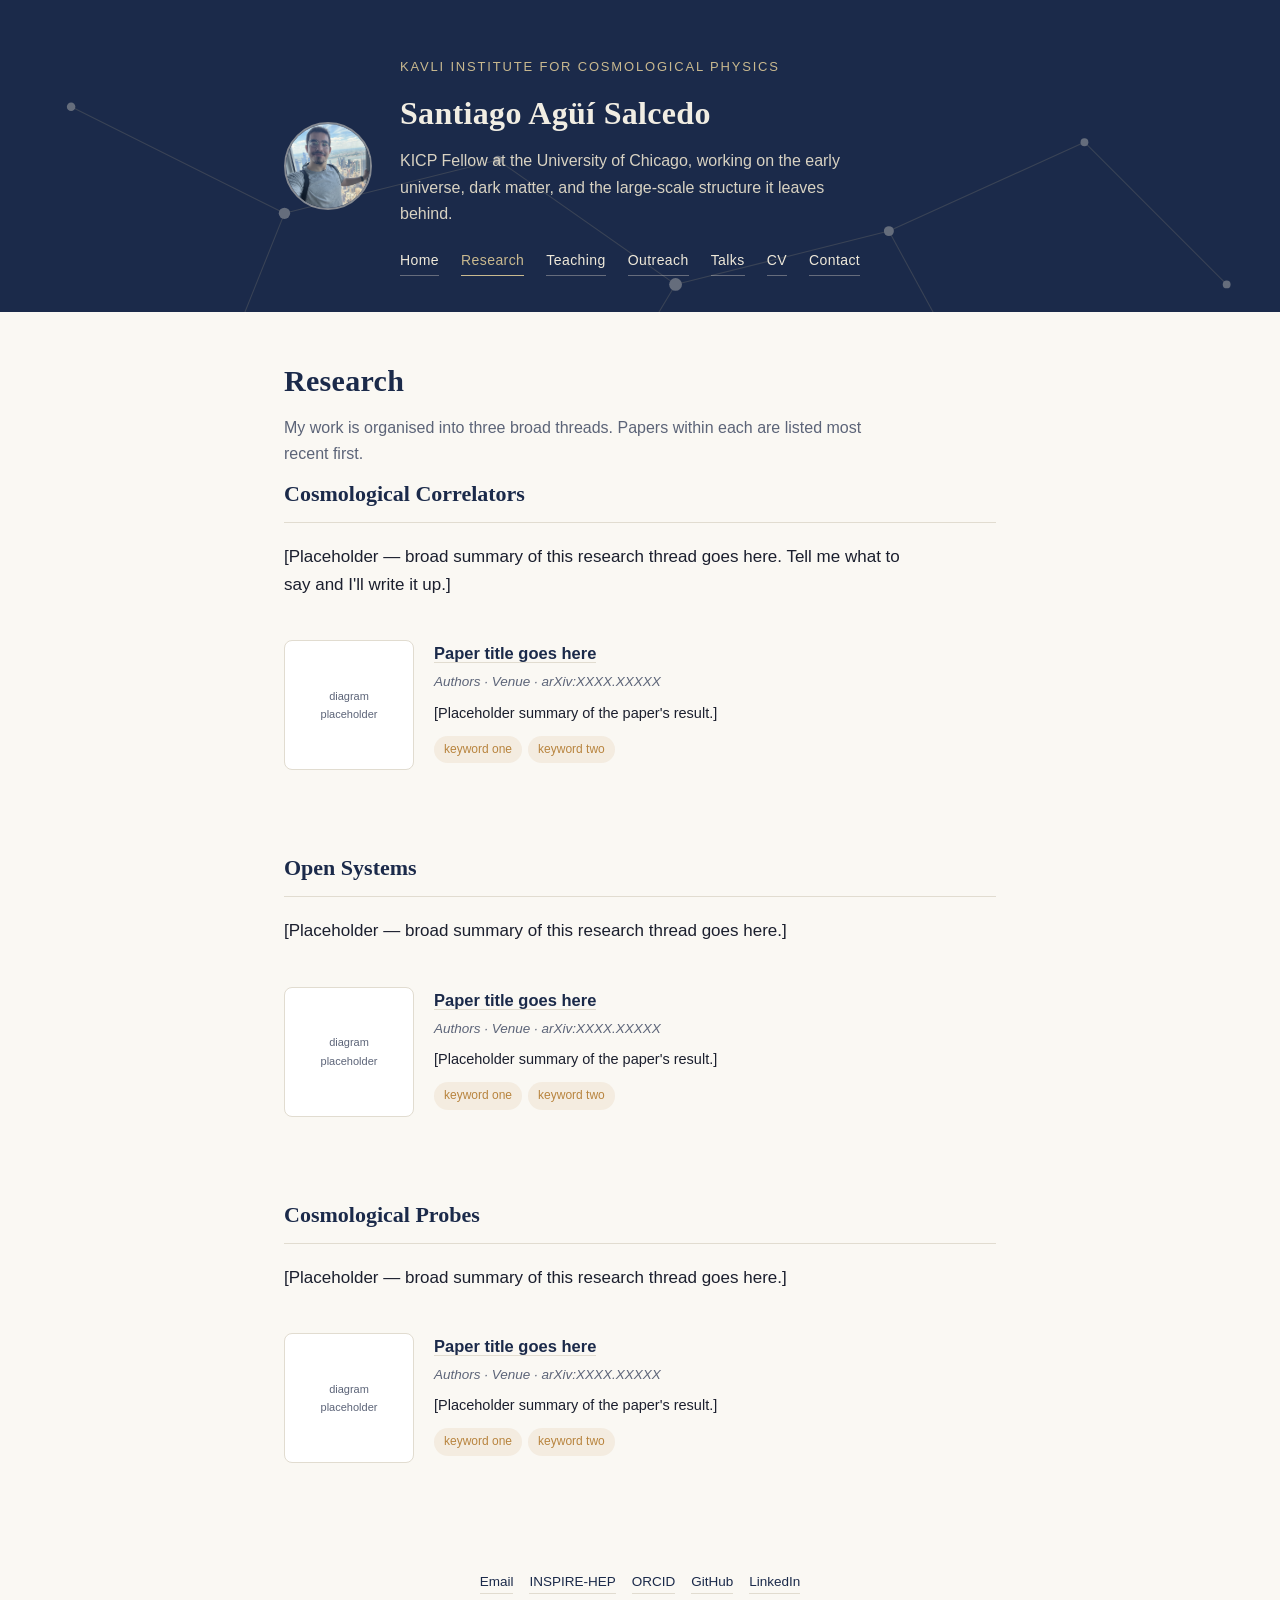
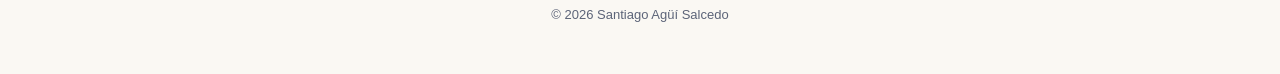
==== research.html @ 0907226b "Add files via upload" ====
<!DOCTYPE html>
<html lang="en">
<head>
<meta charset="UTF-8">
<meta name="viewport" content="width=device-width, initial-scale=1.0">
<title>Research — Santiago Agüí Salcedo</title>
<link rel="stylesheet" href="style.css">
</head>
<body>

<header>
  <svg class="web-pattern" viewBox="0 0 720 320" preserveAspectRatio="none" xmlns="http://www.w3.org/2000/svg">
    <g stroke="#C9B98F" stroke-width="0.6" opacity="0.5">
      <line x1="40" y1="60" x2="160" y2="120"/>
      <line x1="160" y1="120" x2="120" y2="220"/>
      <line x1="160" y1="120" x2="280" y2="90"/>
      <line x1="280" y1="90" x2="380" y2="160"/>
      <line x1="380" y1="160" x2="320" y2="260"/>
      <line x1="380" y1="160" x2="500" y2="130"/>
      <line x1="500" y1="130" x2="610" y2="80"/>
      <line x1="500" y1="130" x2="560" y2="240"/>
      <line x1="120" y1="220" x2="240" y2="270"/>
      <line x1="610" y1="80" x2="690" y2="160"/>
    </g>
    <g fill="#EFE9DA">
      <circle cx="40" cy="60" r="2.4"/>
      <circle cx="160" cy="120" r="3.2"/>
      <circle cx="120" cy="220" r="2"/>
      <circle cx="280" cy="90" r="2.4"/>
      <circle cx="380" cy="160" r="3.6"/>
      <circle cx="320" cy="260" r="2"/>
      <circle cx="500" cy="130" r="2.8"/>
      <circle cx="610" cy="80" r="2.2"/>
      <circle cx="560" cy="240" r="2"/>
      <circle cx="240" cy="270" r="1.8"/>
      <circle cx="690" cy="160" r="2.2"/>
    </g>
  </svg>
  <div class="wrap">
    <div class="header-inner">
      <img class="avatar" src="profile.jpg" alt="Santiago Agüí Salcedo" onerror="this.style.display='none'">
      <div class="header-text">
        <p class="eyebrow">Kavli Institute for Cosmological Physics</p>
        <h1>Santiago Agüí Salcedo</h1>
        <p class="role">KICP Fellow at the University of Chicago, working on the early universe, dark matter, and the large-scale structure it leaves behind.</p>
        <nav>
          <a href="index.html">Home</a>
          <a href="research.html" class="active">Research</a>
          <a href="teaching.html">Teaching</a>
          <a href="outreach.html">Outreach</a>
          <a href="talks.html">Talks</a>
          <a href="cv.html">CV</a>
          <a href="contact.html">Contact</a>
        </nav>
      </div>
    </div>
  </div>
</header>

<main class="wrap">

  <div class="page-title">
    <h1>Research</h1>
    <p class="page-intro">My work is organised into three broad threads. Papers within each are listed most recent first.</p>
  </div>

  <!-- ============================================================ -->
  <!-- COSMOLOGICAL CORRELATORS -->
  <!-- ============================================================ -->
  <section id="cosmological-correlators">
    <h2>Cosmological Correlators</h2>
    <p class="intro">
      [Placeholder — broad summary of this research thread goes here. Tell me what to say and I'll write it up.]
    </p>

    <!-- Example paper card structure — duplicate this block per paper, most recent first -->
    <div class="paper-card">
      <div class="paper-thumb placeholder">diagram<br>placeholder</div>
      <div class="paper-body">
        <h4><a href="#">Paper title goes here</a></h4>
        <p class="venue">Authors &middot; Venue &middot; arXiv:XXXX.XXXXX</p>
        <p class="summary">[Placeholder summary of the paper's result.]</p>
        <ul class="keywords">
          <li>keyword one</li>
          <li>keyword two</li>
        </ul>
      </div>
    </div>
  </section>

  <!-- ============================================================ -->
  <!-- OPEN SYSTEMS -->
  <!-- ============================================================ -->
  <section id="open-systems">
    <h2>Open Systems</h2>
    <p class="intro">
      [Placeholder — broad summary of this research thread goes here.]
    </p>

    <div class="paper-card">
      <div class="paper-thumb placeholder">diagram<br>placeholder</div>
      <div class="paper-body">
        <h4><a href="#">Paper title goes here</a></h4>
        <p class="venue">Authors &middot; Venue &middot; arXiv:XXXX.XXXXX</p>
        <p class="summary">[Placeholder summary of the paper's result.]</p>
        <ul class="keywords">
          <li>keyword one</li>
          <li>keyword two</li>
        </ul>
      </div>
    </div>
  </section>

  <!-- ============================================================ -->
  <!-- COSMOLOGICAL PROBES -->
  <!-- ============================================================ -->
  <section id="cosmological-probes">
    <h2>Cosmological Probes</h2>
    <p class="intro">
      [Placeholder — broad summary of this research thread goes here.]
    </p>

    <div class="paper-card">
      <div class="paper-thumb placeholder">diagram<br>placeholder</div>
      <div class="paper-body">
        <h4><a href="#">Paper title goes here</a></h4>
        <p class="venue">Authors &middot; Venue &middot; arXiv:XXXX.XXXXX</p>
        <p class="summary">[Placeholder summary of the paper's result.]</p>
        <ul class="keywords">
          <li>keyword one</li>
          <li>keyword two</li>
        </ul>
      </div>
    </div>
  </section>

</main>

<footer>
  <div class="wrap">
    <div class="footer-links">
      <a href="mailto:saguisalcedo@uchicago.edu">Email</a>
      <a href="https://inspirehep.net/authors/2684254">INSPIRE-HEP</a>
      <a href="https://orcid.org/0009-0003-5390-6367">ORCID</a>
      <a href="https://github.com/agui-santi">GitHub</a>
      <a href="https://uk.linkedin.com/in/santiagoaguisalcedo879165192">LinkedIn</a>
    </div>
    &copy; 2026 Santiago Agüí Salcedo
  </div>
</footer>

</body>
</html>
---- style.css ----
:root {
  --paper: #FAF8F3;
  --ink: #1B1F2E;
  --deep-space: #1B2A4A;
  --accent: #B8843E;
  --slate: #5C6478;
  --hairline: #E1DCD0;
  --card-bg: #FFFFFF;
}

* { box-sizing: border-box; }

body {
  margin: 0;
  background: var(--paper);
  color: var(--ink);
  font-family: 'Source Sans 3', 'Segoe UI', Arial, sans-serif;
  line-height: 1.65;
  -webkit-font-smoothing: antialiased;
}

a { color: var(--deep-space); text-decoration: none; border-bottom: 1px solid var(--hairline); }
a:hover { color: var(--accent); border-bottom-color: var(--accent); }

.wrap { max-width: 760px; margin: 0 auto; padding: 0 24px; }

/* ---- Header / cosmic web signature (used on every page) ---- */
header {
  position: relative;
  padding: 56px 0 36px;
  overflow: hidden;
  background: var(--deep-space);
  color: #F1EDE3;
}

header .web-pattern {
  position: absolute;
  inset: 0;
  opacity: 0.35;
}

header .wrap { position: relative; z-index: 1; }

.header-inner {
  display: flex;
  align-items: center;
  gap: 28px;
  flex-wrap: wrap;
}

.avatar {
  width: 88px;
  height: 88px;
  border-radius: 50%;
  object-fit: cover;
  border: 2px solid rgba(239,233,218,0.5);
  flex-shrink: 0;
}

.header-text { flex: 1; min-width: 220px; }

.eyebrow {
  font-size: 13px;
  letter-spacing: 0.14em;
  text-transform: uppercase;
  color: #C9B98F;
  margin: 0 0 10px;
}

h1 {
  font-family: Georgia, 'Times New Roman', serif;
  font-size: 32px;
  font-weight: 600;
  margin: 0 0 8px;
  letter-spacing: 0.01em;
}

header p.role {
  font-size: 16px;
  color: #D8D2C2;
  margin: 0 0 22px;
  max-width: 480px;
}

nav { display: flex; gap: 22px; flex-wrap: wrap; }
nav a {
  color: #EFE9DA;
  border-bottom: 1px solid rgba(239,233,218,0.35);
  font-size: 14px;
  letter-spacing: 0.03em;
  padding-bottom: 2px;
}
nav a:hover, nav a.active { color: #C9B98F; border-bottom-color: #C9B98F; }

/* ---- Page title (used at the top of subpages, below header) ---- */
.page-title {
  padding: 44px 0 8px;
}
.page-title h1 {
  font-size: 30px;
  color: var(--deep-space);
  margin: 0 0 10px;
}
.page-title p.page-intro {
  font-size: 16px;
  color: var(--slate);
  max-width: 600px;
  margin: 0;
}

/* ---- Body sections ---- */
main { padding: 24px 0 80px; }

section { margin-bottom: 56px; }

h2 {
  font-family: Georgia, 'Times New Roman', serif;
  font-size: 22px;
  font-weight: 600;
  color: var(--deep-space);
  margin: 0 0 20px;
  padding-bottom: 10px;
  border-bottom: 1px solid var(--hairline);
}

h3.subhead {
  font-family: Georgia, 'Times New Roman', serif;
  font-size: 18px;
  font-weight: 600;
  color: var(--deep-space);
  margin: 36px 0 12px;
}

.intro {
  font-size: 17px;
  color: var(--ink);
  max-width: 620px;
}

ul.tags {
  list-style: none;
  margin: 0;
  padding: 0;
  display: flex;
  flex-wrap: wrap;
  gap: 10px;
}
ul.tags li {
  font-size: 14px;
  padding: 7px 14px;
  border: 1px solid var(--hairline);
  border-radius: 999px;
  color: var(--slate);
}

.project, .pub {
  padding: 16px 0;
  border-bottom: 1px solid var(--hairline);
}
.project:last-child, .pub:last-child { border-bottom: none; }

.project h3, .pub h3 {
  font-size: 16px;
  margin: 0 0 4px;
  font-weight: 600;
  color: var(--ink);
}
.project p, .pub p {
  margin: 0;
  font-size: 14.5px;
  color: var(--slate);
}
.pub .venue {
  font-style: italic;
  color: var(--slate);
}

.status {
  display: inline-block;
  font-size: 11.5px;
  letter-spacing: 0.04em;
  text-transform: uppercase;
  color: var(--accent);
  margin-left: 8px;
}

.see-more {
  font-size: 14px;
  color: var(--slate);
  margin-top: 16px;
}

.contact-links {
  display: flex;
  flex-wrap: wrap;
  gap: 18px;
  margin-top: 14px;
  font-size: 15px;
}

/* ---- Paper cards (Research subpage) ---- */
.paper-card {
  display: flex;
  gap: 20px;
  padding: 24px 0;
  border-bottom: 1px solid var(--hairline);
  align-items: flex-start;
}
.paper-card:last-child { border-bottom: none; }

.paper-thumb {
  width: 130px;
  height: 130px;
  flex-shrink: 0;
  border-radius: 8px;
  background: var(--card-bg);
  border: 1px solid var(--hairline);
  object-fit: cover;
}
.paper-thumb.placeholder {
  display: flex;
  align-items: center;
  justify-content: center;
  font-size: 11px;
  color: var(--slate);
  text-align: center;
  padding: 8px;
}

.paper-body { flex: 1; min-width: 0; }

.paper-body h4 {
  margin: 0 0 4px;
  font-size: 16.5px;
  font-weight: 600;
}
.paper-body .venue {
  font-size: 13.5px;
  color: var(--slate);
  font-style: italic;
  margin: 0 0 8px;
}
.paper-body p.summary {
  font-size: 14.5px;
  color: var(--ink);
  margin: 0 0 10px;
}

ul.keywords {
  list-style: none;
  margin: 0;
  padding: 0;
  display: flex;
  flex-wrap: wrap;
  gap: 6px;
}
ul.keywords li {
  font-size: 12px;
  padding: 4px 10px;
  border-radius: 999px;
  background: rgba(184,132,62,0.1);
  color: var(--accent);
}

@media (max-width: 540px) {
  .paper-card { flex-direction: column; }
  .paper-thumb { width: 100%; height: 160px; }
}

/* ---- Teaching ---- */
.course {
  padding: 14px 0;
  border-bottom: 1px solid var(--hairline);
}
.course:last-child { border-bottom: none; }
.course .course-title { font-weight: 600; font-size: 15.5px; }
.course .course-meta { font-size: 13.5px; color: var(--slate); }

.placeholder-note {
  font-size: 14px;
  color: var(--slate);
  font-style: italic;
  padding: 14px 0;
}

/* ---- Outreach ---- */
.outreach-item {
  display: flex;
  gap: 20px;
  padding: 20px 0;
  border-bottom: 1px solid var(--hairline);
  align-items: flex-start;
}
.outreach-item:last-child { border-bottom: none; }
.outreach-item img {
  width: 120px;
  height: 120px;
  border-radius: 8px;
  object-fit: cover;
  border: 1px solid var(--hairline);
  flex-shrink: 0;
}
@media (max-width: 540px) {
  .outreach-item { flex-direction: column; }
  .outreach-item img { width: 100%; height: 160px; }
}

/* ---- Talks ---- */
#talk-map {
  width: 100%;
  height: 360px;
  border-radius: 8px;
  border: 1px solid var(--hairline);
  margin-bottom: 28px;
}
.talk-item {
  padding: 10px 0;
  border-bottom: 1px solid var(--hairline);
  font-size: 14.5px;
  display: flex;
  justify-content: space-between;
  gap: 12px;
  flex-wrap: wrap;
}
.talk-item:last-child { border-bottom: none; }
.talk-date { color: var(--slate); font-size: 13px; white-space: nowrap; }

/* ---- CV ---- */
.cv-buttons {
  display: flex;
  gap: 14px;
  flex-wrap: wrap;
  margin-top: 8px;
}
.cv-buttons a {
  display: inline-block;
  padding: 10px 20px;
  border: 1px solid var(--deep-space);
  border-radius: 6px;
  color: var(--deep-space);
  font-size: 14.5px;
  border-bottom: 1px solid var(--deep-space);
}
.cv-buttons a:hover {
  background: var(--deep-space);
  color: #F1EDE3;
}

footer {
  padding: 28px 0 48px;
  text-align: center;
  color: var(--slate);
  font-size: 13px;
}
footer .footer-links {
  display: flex;
  justify-content: center;
  gap: 16px;
  flex-wrap: wrap;
  margin-bottom: 10px;
  font-size: 13.5px;
}
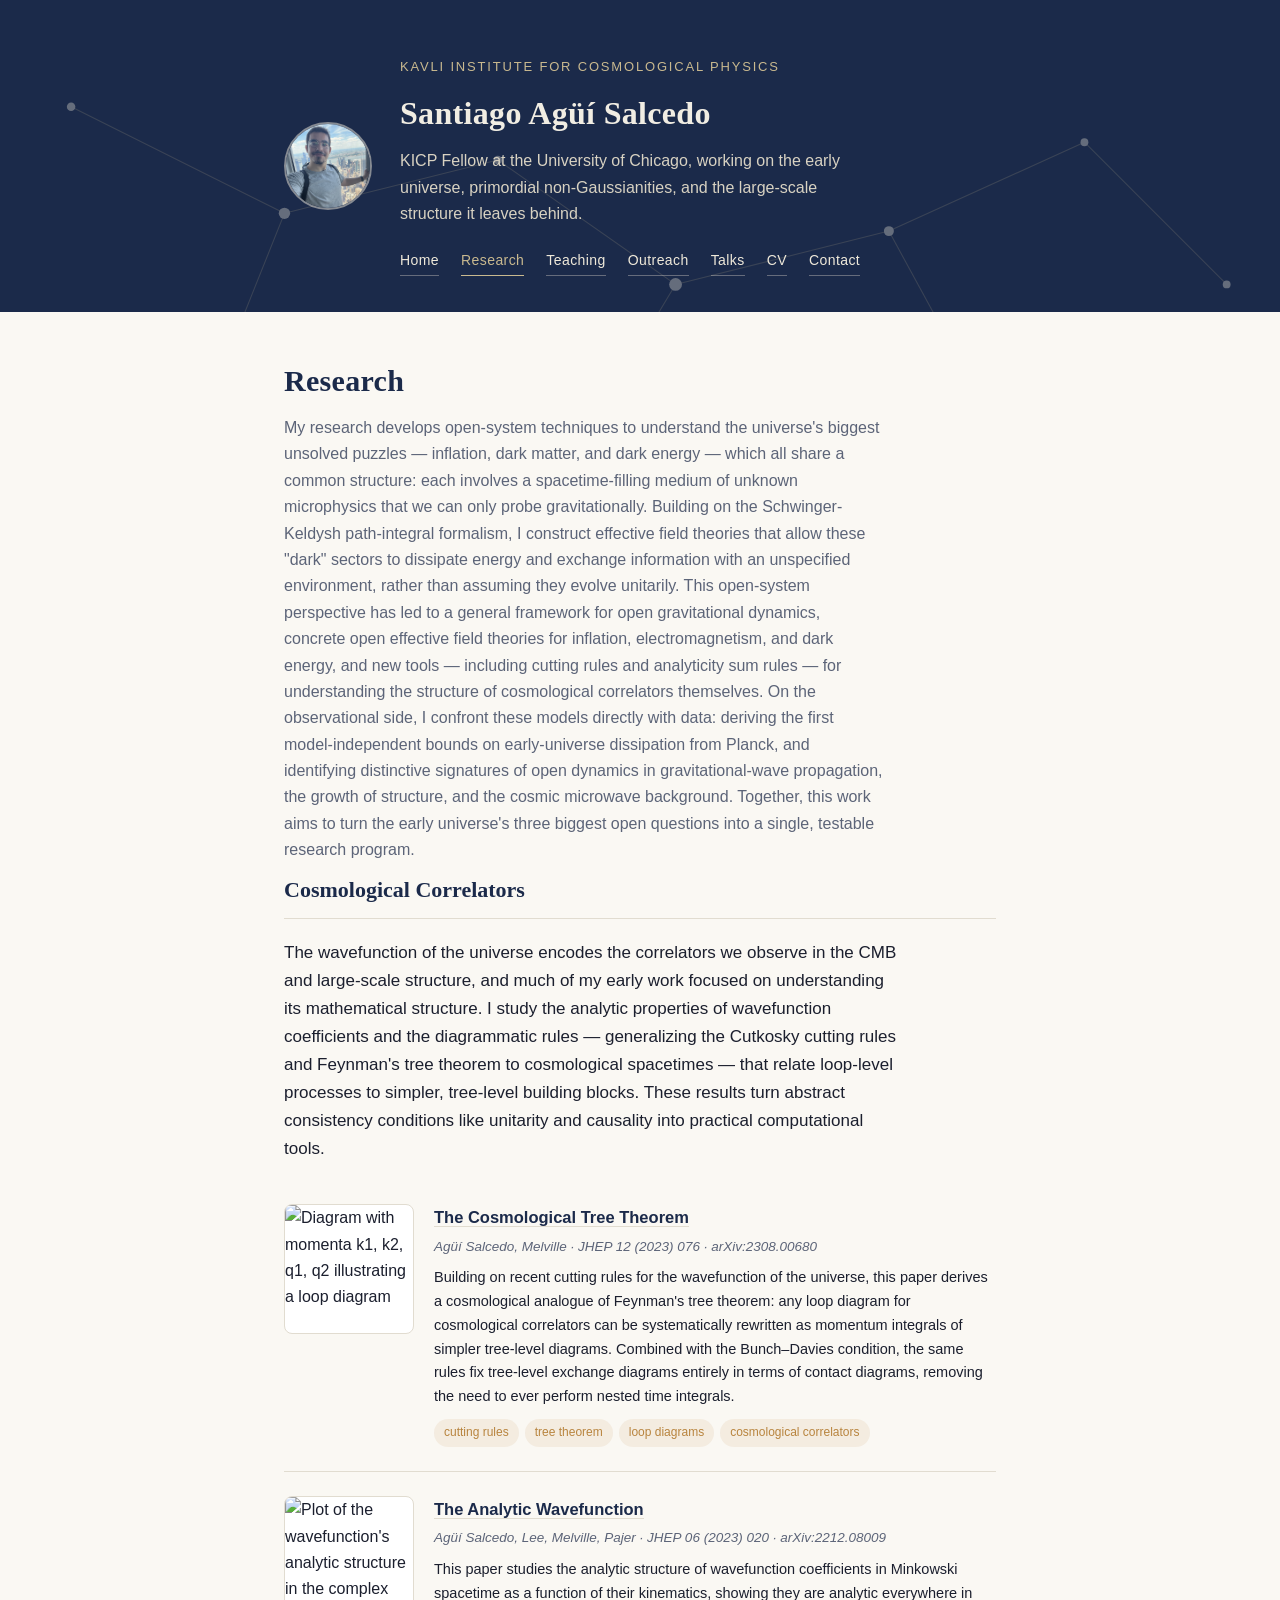
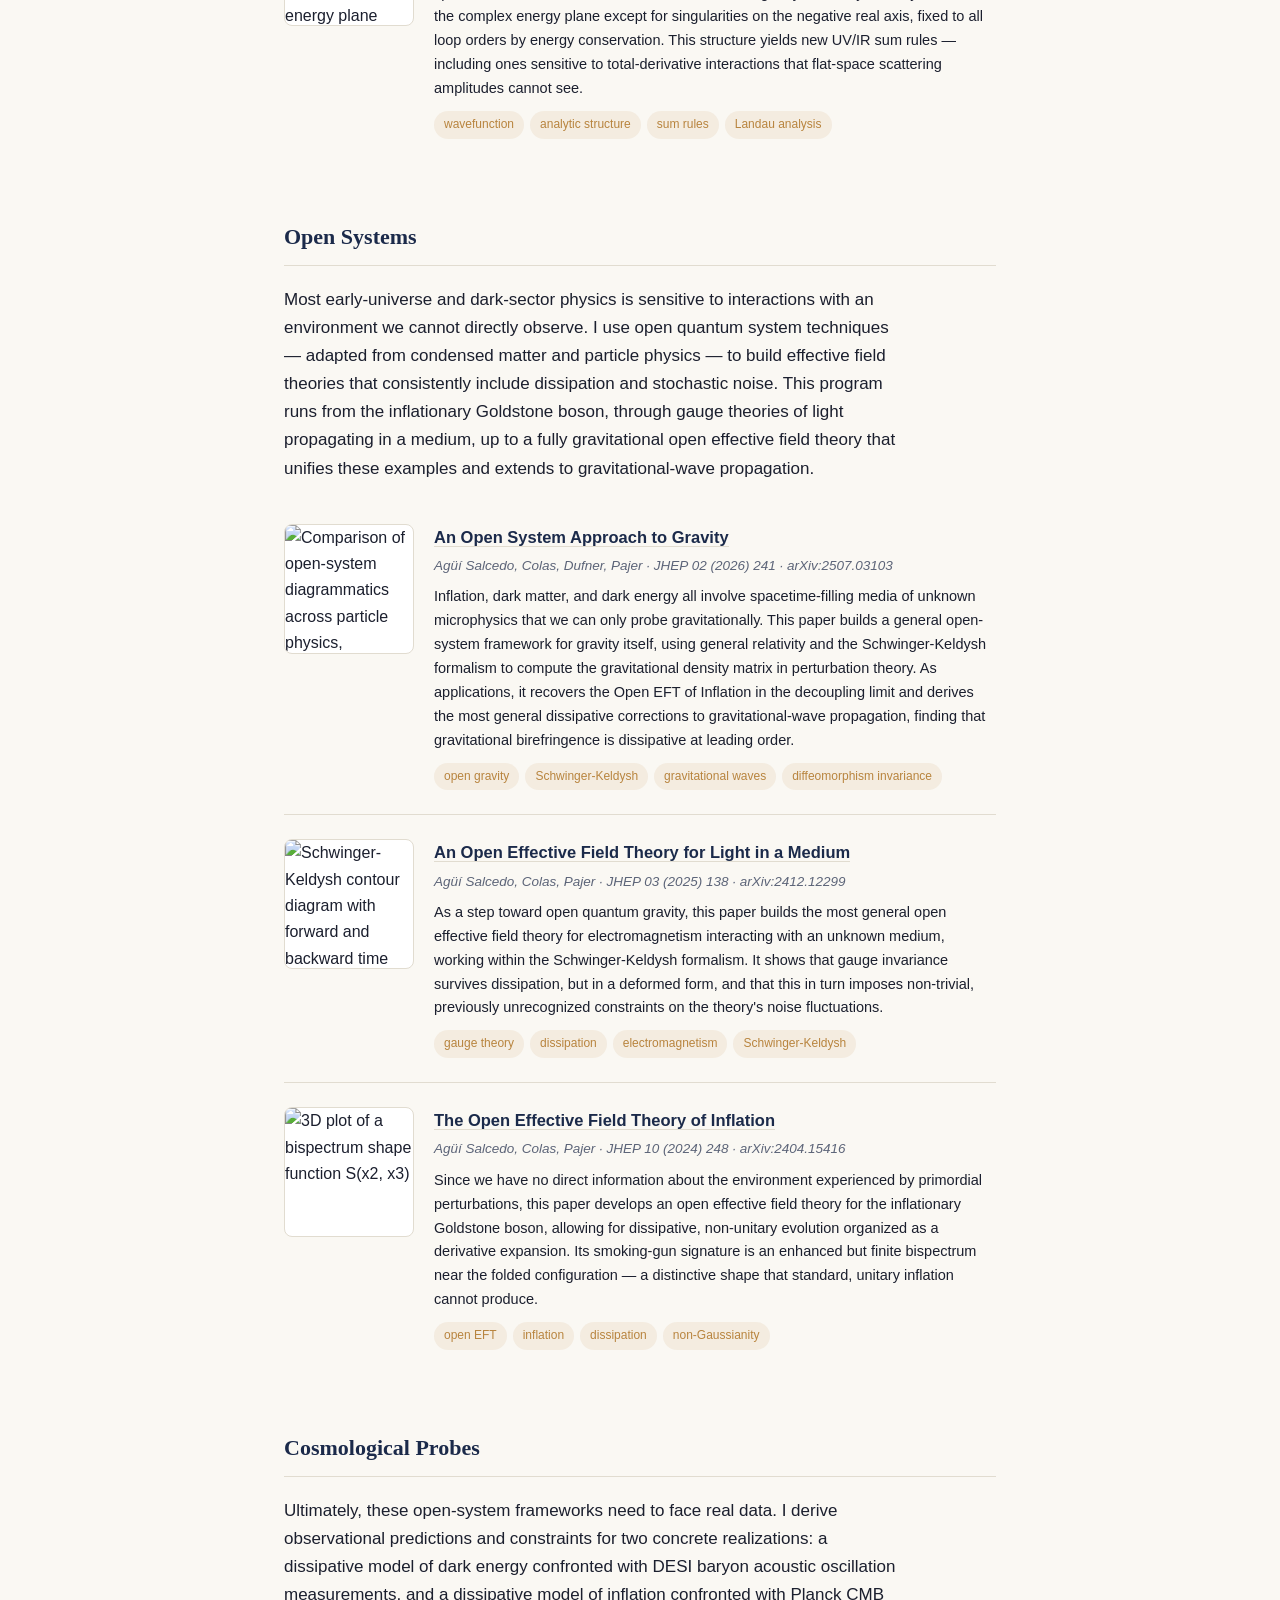
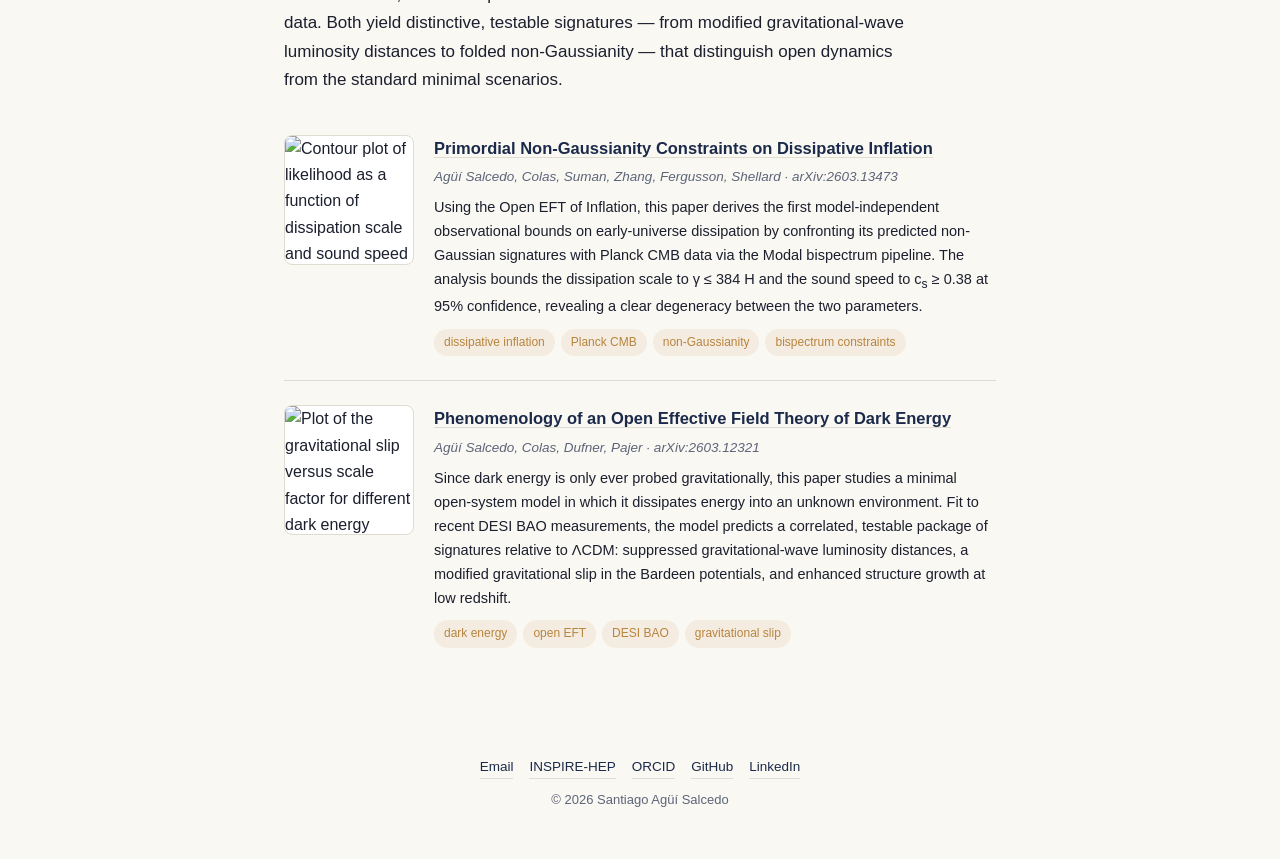
==== commit b4e897ab: "Rename research copia.html to research.html" ====
--- a/research.html
+++ b/research.html
@@ -42,7 +42,7 @@
       <div class="header-text">
         <p class="eyebrow">Kavli Institute for Cosmological Physics</p>
         <h1>Santiago Agüí Salcedo</h1>
-        <p class="role">KICP Fellow at the University of Chicago, working on the early universe, dark matter, and the large-scale structure it leaves behind.</p>
+        <p class="role">KICP Fellow at the University of Chicago, working on the early universe, primordial non-Gaussianities, and the large-scale structure it leaves behind.</p>
         <nav>
           <a href="index.html">Home</a>
           <a href="research.html" class="active">Research</a>
@@ -61,7 +61,20 @@
 
   <div class="page-title">
     <h1>Research</h1>
-    <p class="page-intro">My work is organised into three broad threads. Papers within each are listed most recent first.</p>
+    <p class="page-intro">
+      My research develops open-system techniques to understand the universe's biggest unsolved puzzles —
+      inflation, dark matter, and dark energy — which all share a common structure: each involves a spacetime-filling
+      medium of unknown microphysics that we can only probe gravitationally. Building on the Schwinger-Keldysh
+      path-integral formalism, I construct effective field theories that allow these "dark" sectors to dissipate
+      energy and exchange information with an unspecified environment, rather than assuming they evolve unitarily.
+      This open-system perspective has led to a general framework for open gravitational dynamics, concrete open
+      effective field theories for inflation, electromagnetism, and dark energy, and new tools — including cutting
+      rules and analyticity sum rules — for understanding the structure of cosmological correlators themselves.
+      On the observational side, I confront these models directly with data: deriving the first model-independent
+      bounds on early-universe dissipation from Planck, and identifying distinctive signatures of open dynamics in
+      gravitational-wave propagation, the growth of structure, and the cosmic microwave background. Together, this
+      work aims to turn the early universe's three biggest open questions into a single, testable research program.
+    </p>
   </div>
 
   <!-- ============================================================ -->
@@ -70,19 +83,40 @@
   <section id="cosmological-correlators">
     <h2>Cosmological Correlators</h2>
     <p class="intro">
-      [Placeholder — broad summary of this research thread goes here. Tell me what to say and I'll write it up.]
-    </p>
-
-    <!-- Example paper card structure — duplicate this block per paper, most recent first -->
-    <div class="paper-card">
-      <div class="paper-thumb placeholder">diagram<br>placeholder</div>
-      <div class="paper-body">
-        <h4><a href="#">Paper title goes here</a></h4>
-        <p class="venue">Authors &middot; Venue &middot; arXiv:XXXX.XXXXX</p>
-        <p class="summary">[Placeholder summary of the paper's result.]</p>
-        <ul class="keywords">
-          <li>keyword one</li>
-          <li>keyword two</li>
+      The wavefunction of the universe encodes the correlators we observe in the CMB and large-scale structure,
+      and much of my early work focused on understanding its mathematical structure. I study the analytic
+      properties of wavefunction coefficients and the diagrammatic rules — generalizing the Cutkosky cutting
+      rules and Feynman's tree theorem to cosmological spacetimes — that relate loop-level processes to simpler,
+      tree-level building blocks. These results turn abstract consistency conditions like unitarity and causality
+      into practical computational tools.
+    </p>
+
+    <div class="paper-card">
+      <img class="paper-thumb" src="figs/fig-cosmological-tree-theorem.png" alt="Diagram with momenta k1, k2, q1, q2 illustrating a loop diagram">
+      <div class="paper-body">
+        <h4><a href="https://arxiv.org/abs/2308.00680">The Cosmological Tree Theorem</a></h4>
+        <p class="venue">Agüí Salcedo, Melville &middot; JHEP 12 (2023) 076 &middot; arXiv:2308.00680</p>
+        <p class="summary">Building on recent cutting rules for the wavefunction of the universe, this paper derives a cosmological analogue of Feynman's tree theorem: any loop diagram for cosmological correlators can be systematically rewritten as momentum integrals of simpler tree-level diagrams. Combined with the Bunch–Davies condition, the same rules fix tree-level exchange diagrams entirely in terms of contact diagrams, removing the need to ever perform nested time integrals.</p>
+        <ul class="keywords">
+          <li>cutting rules</li>
+          <li>tree theorem</li>
+          <li>loop diagrams</li>
+          <li>cosmological correlators</li>
+        </ul>
+      </div>
+    </div>
+
+    <div class="paper-card">
+      <img class="paper-thumb" src="figs/fig-analytic-wavefunction.png" alt="Plot of the wavefunction's analytic structure in the complex energy plane">
+      <div class="paper-body">
+        <h4><a href="https://arxiv.org/abs/2212.08009">The Analytic Wavefunction</a></h4>
+        <p class="venue">Agüí Salcedo, Lee, Melville, Pajer &middot; JHEP 06 (2023) 020 &middot; arXiv:2212.08009</p>
+        <p class="summary">This paper studies the analytic structure of wavefunction coefficients in Minkowski spacetime as a function of their kinematics, showing they are analytic everywhere in the complex energy plane except for singularities on the negative real axis, fixed to all loop orders by energy conservation. This structure yields new UV/IR sum rules — including ones sensitive to total-derivative interactions that flat-space scattering amplitudes cannot see.</p>
+        <ul class="keywords">
+          <li>wavefunction</li>
+          <li>analytic structure</li>
+          <li>sum rules</li>
+          <li>Landau analysis</li>
         </ul>
       </div>
     </div>
@@ -94,18 +128,55 @@
   <section id="open-systems">
     <h2>Open Systems</h2>
     <p class="intro">
-      [Placeholder — broad summary of this research thread goes here.]
-    </p>
-
-    <div class="paper-card">
-      <div class="paper-thumb placeholder">diagram<br>placeholder</div>
-      <div class="paper-body">
-        <h4><a href="#">Paper title goes here</a></h4>
-        <p class="venue">Authors &middot; Venue &middot; arXiv:XXXX.XXXXX</p>
-        <p class="summary">[Placeholder summary of the paper's result.]</p>
-        <ul class="keywords">
-          <li>keyword one</li>
-          <li>keyword two</li>
+      Most early-universe and dark-sector physics is sensitive to interactions with an environment we cannot
+      directly observe. I use open quantum system techniques — adapted from condensed matter and particle physics —
+      to build effective field theories that consistently include dissipation and stochastic noise. This program
+      runs from the inflationary Goldstone boson, through gauge theories of light propagating in a medium, up to a
+      fully gravitational open effective field theory that unifies these examples and extends to gravitational-wave
+      propagation.
+    </p>
+
+    <div class="paper-card">
+      <img class="paper-thumb" src="figs/fig-open-gravity.png" alt="Comparison of open-system diagrammatics across particle physics, cosmology, and condensed matter">
+      <div class="paper-body">
+        <h4><a href="https://arxiv.org/abs/2507.03103">An Open System Approach to Gravity</a></h4>
+        <p class="venue">Agüí Salcedo, Colas, Dufner, Pajer &middot; JHEP 02 (2026) 241 &middot; arXiv:2507.03103</p>
+        <p class="summary">Inflation, dark matter, and dark energy all involve spacetime-filling media of unknown microphysics that we can only probe gravitationally. This paper builds a general open-system framework for gravity itself, using general relativity and the Schwinger-Keldysh formalism to compute the gravitational density matrix in perturbation theory. As applications, it recovers the Open EFT of Inflation in the decoupling limit and derives the most general dissipative corrections to gravitational-wave propagation, finding that gravitational birefringence is dissipative at leading order.</p>
+        <ul class="keywords">
+          <li>open gravity</li>
+          <li>Schwinger-Keldysh</li>
+          <li>gravitational waves</li>
+          <li>diffeomorphism invariance</li>
+        </ul>
+      </div>
+    </div>
+
+    <div class="paper-card">
+      <img class="paper-thumb" src="figs/fig-open-em.png" alt="Schwinger-Keldysh contour diagram with forward and backward time branches">
+      <div class="paper-body">
+        <h4><a href="https://arxiv.org/abs/2412.12299">An Open Effective Field Theory for Light in a Medium</a></h4>
+        <p class="venue">Agüí Salcedo, Colas, Pajer &middot; JHEP 03 (2025) 138 &middot; arXiv:2412.12299</p>
+        <p class="summary">As a step toward open quantum gravity, this paper builds the most general open effective field theory for electromagnetism interacting with an unknown medium, working within the Schwinger-Keldysh formalism. It shows that gauge invariance survives dissipation, but in a deformed form, and that this in turn imposes non-trivial, previously unrecognized constraints on the theory's noise fluctuations.</p>
+        <ul class="keywords">
+          <li>gauge theory</li>
+          <li>dissipation</li>
+          <li>electromagnetism</li>
+          <li>Schwinger-Keldysh</li>
+        </ul>
+      </div>
+    </div>
+
+    <div class="paper-card">
+      <img class="paper-thumb" src="figs/fig-open-eftoi.png" alt="3D plot of a bispectrum shape function S(x2, x3)">
+      <div class="paper-body">
+        <h4><a href="https://arxiv.org/abs/2404.15416">The Open Effective Field Theory of Inflation</a></h4>
+        <p class="venue">Agüí Salcedo, Colas, Pajer &middot; JHEP 10 (2024) 248 &middot; arXiv:2404.15416</p>
+        <p class="summary">Since we have no direct information about the environment experienced by primordial perturbations, this paper develops an open effective field theory for the inflationary Goldstone boson, allowing for dissipative, non-unitary evolution organized as a derivative expansion. Its smoking-gun signature is an enhanced but finite bispectrum near the folded configuration — a distinctive shape that standard, unitary inflation cannot produce.</p>
+        <ul class="keywords">
+          <li>open EFT</li>
+          <li>inflation</li>
+          <li>dissipation</li>
+          <li>non-Gaussianity</li>
         </ul>
       </div>
     </div>
@@ -117,18 +188,39 @@
   <section id="cosmological-probes">
     <h2>Cosmological Probes</h2>
     <p class="intro">
-      [Placeholder — broad summary of this research thread goes here.]
-    </p>
-
-    <div class="paper-card">
-      <div class="paper-thumb placeholder">diagram<br>placeholder</div>
-      <div class="paper-body">
-        <h4><a href="#">Paper title goes here</a></h4>
-        <p class="venue">Authors &middot; Venue &middot; arXiv:XXXX.XXXXX</p>
-        <p class="summary">[Placeholder summary of the paper's result.]</p>
-        <ul class="keywords">
-          <li>keyword one</li>
-          <li>keyword two</li>
+      Ultimately, these open-system frameworks need to face real data. I derive observational predictions and
+      constraints for two concrete realizations: a dissipative model of dark energy confronted with DESI baryon
+      acoustic oscillation measurements, and a dissipative model of inflation confronted with Planck CMB data.
+      Both yield distinctive, testable signatures — from modified gravitational-wave luminosity distances to
+      folded non-Gaussianity — that distinguish open dynamics from the standard minimal scenarios.
+    </p>
+
+    <div class="paper-card">
+      <img class="paper-thumb" src="figs/fig-open-pngs.png" alt="Contour plot of likelihood as a function of dissipation scale and sound speed">
+      <div class="paper-body">
+        <h4><a href="https://arxiv.org/abs/2603.13473">Primordial Non-Gaussianity Constraints on Dissipative Inflation</a></h4>
+        <p class="venue">Agüí Salcedo, Colas, Suman, Zhang, Fergusson, Shellard &middot; arXiv:2603.13473</p>
+        <p class="summary">Using the Open EFT of Inflation, this paper derives the first model-independent observational bounds on early-universe dissipation by confronting its predicted non-Gaussian signatures with Planck CMB data via the Modal bispectrum pipeline. The analysis bounds the dissipation scale to γ ≤ 384 H and the sound speed to c<sub>s</sub> ≥ 0.38 at 95% confidence, revealing a clear degeneracy between the two parameters.</p>
+        <ul class="keywords">
+          <li>dissipative inflation</li>
+          <li>Planck CMB</li>
+          <li>non-Gaussianity</li>
+          <li>bispectrum constraints</li>
+        </ul>
+      </div>
+    </div>
+
+    <div class="paper-card">
+      <img class="paper-thumb" src="figs/fig-open-de.png" alt="Plot of the gravitational slip versus scale factor for different dark energy models">
+      <div class="paper-body">
+        <h4><a href="https://arxiv.org/abs/2603.12321">Phenomenology of an Open Effective Field Theory of Dark Energy</a></h4>
+        <p class="venue">Agüí Salcedo, Colas, Dufner, Pajer &middot; arXiv:2603.12321</p>
+        <p class="summary">Since dark energy is only ever probed gravitationally, this paper studies a minimal open-system model in which it dissipates energy into an unknown environment. Fit to recent DESI BAO measurements, the model predicts a correlated, testable package of signatures relative to ΛCDM: suppressed gravitational-wave luminosity distances, a modified gravitational slip in the Bardeen potentials, and enhanced structure growth at low redshift.</p>
+        <ul class="keywords">
+          <li>dark energy</li>
+          <li>open EFT</li>
+          <li>DESI BAO</li>
+          <li>gravitational slip</li>
         </ul>
       </div>
     </div>
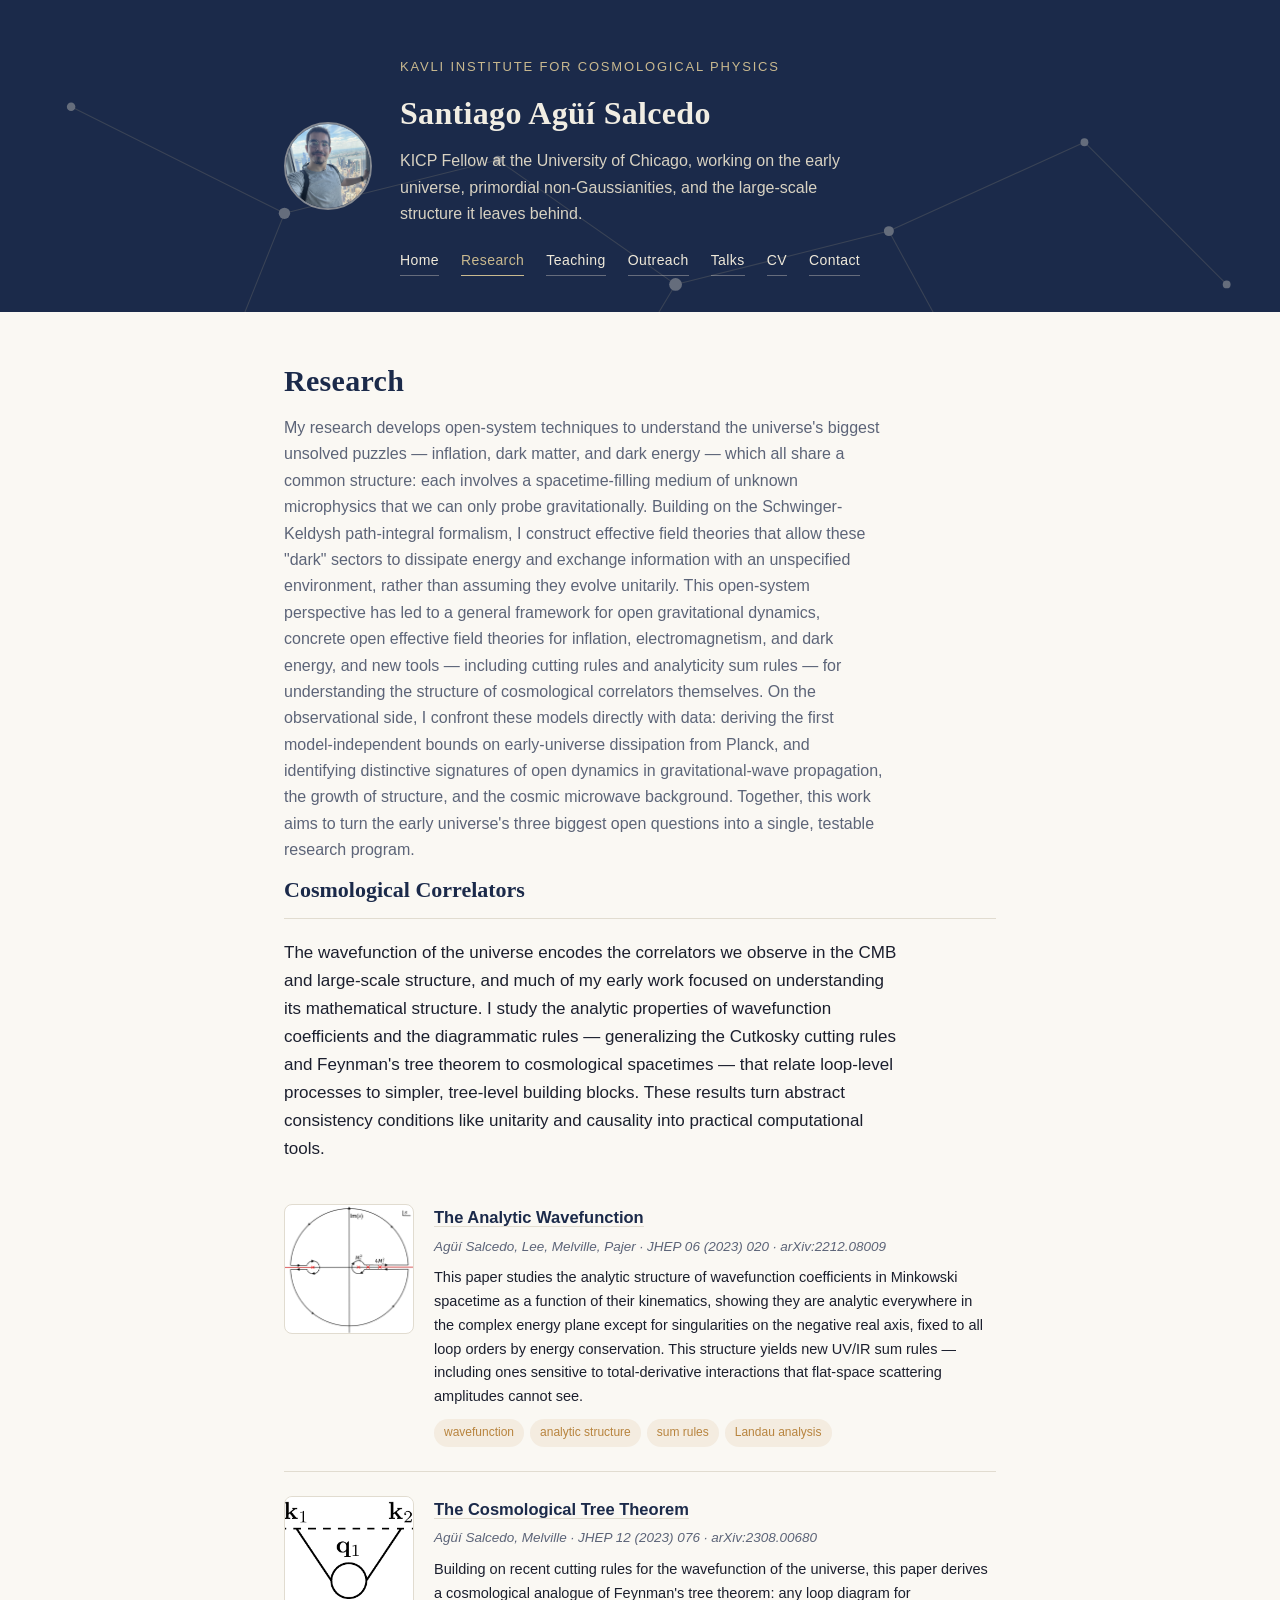
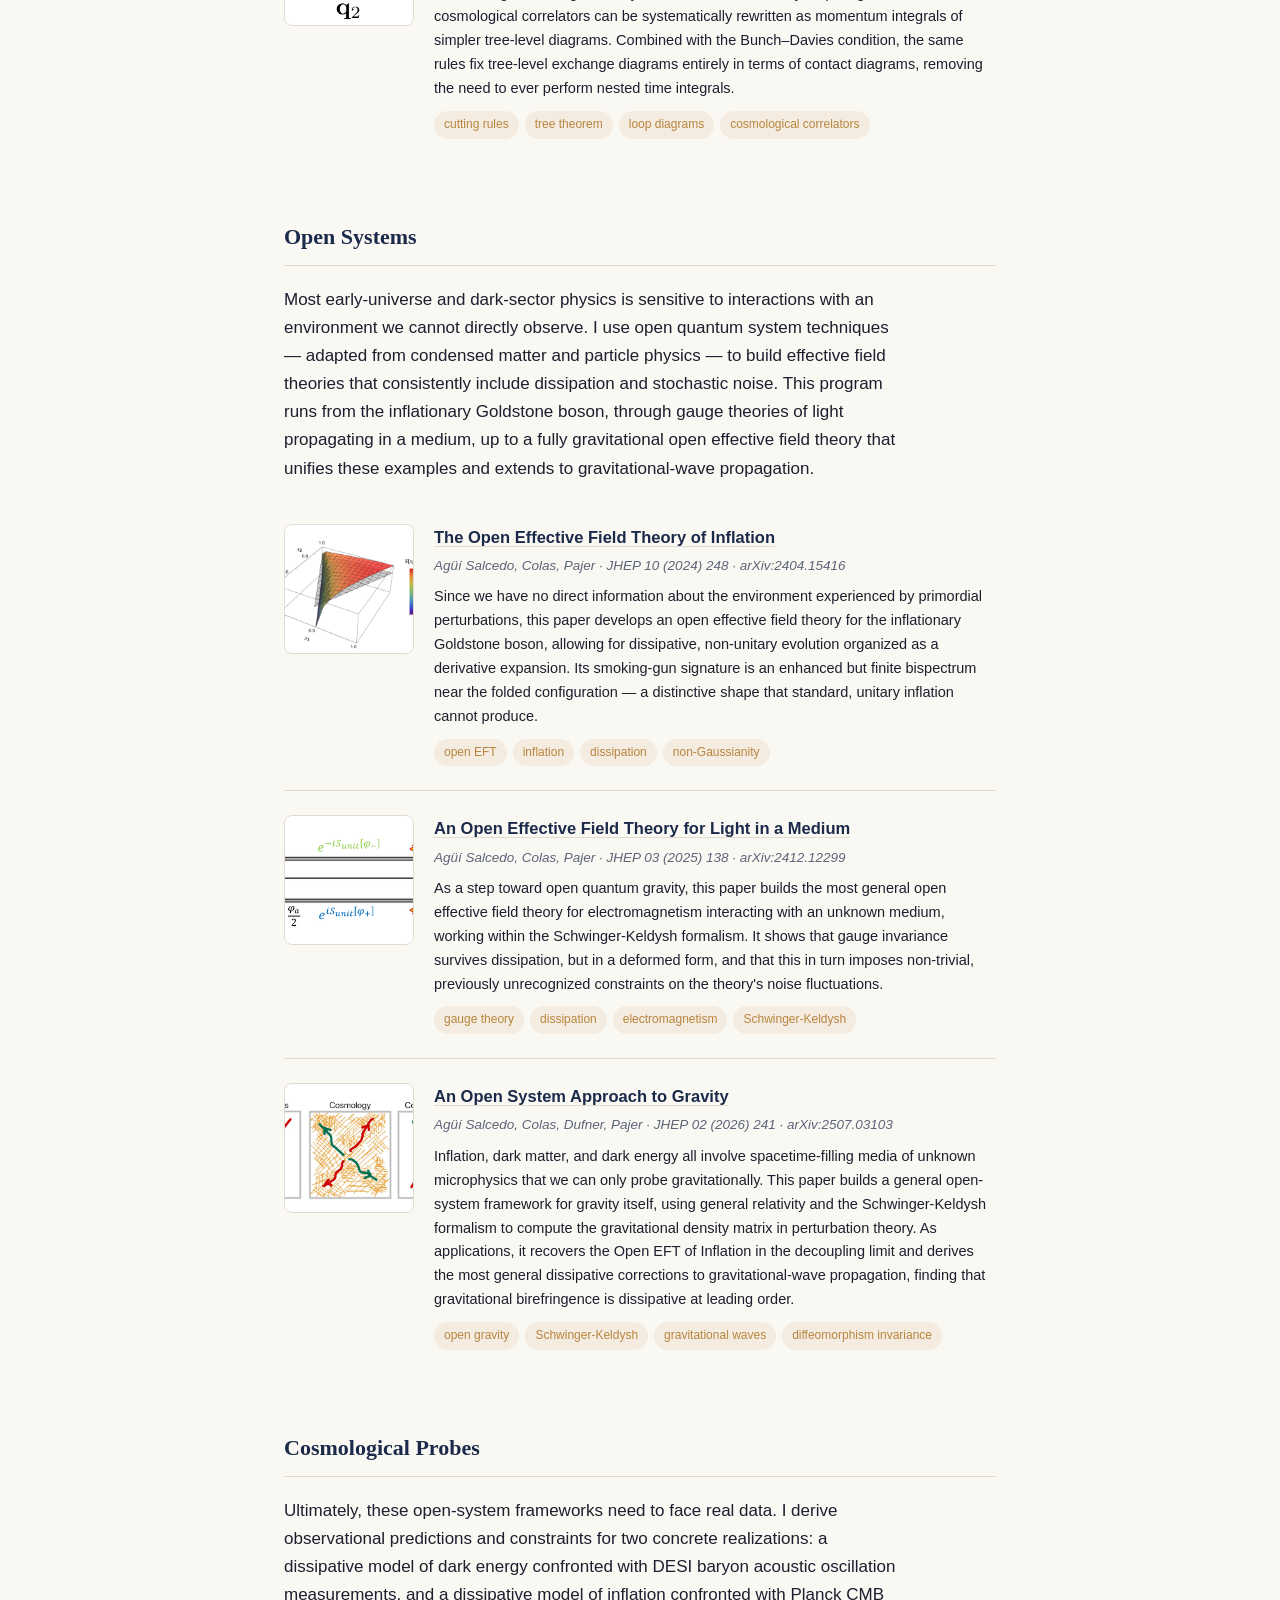
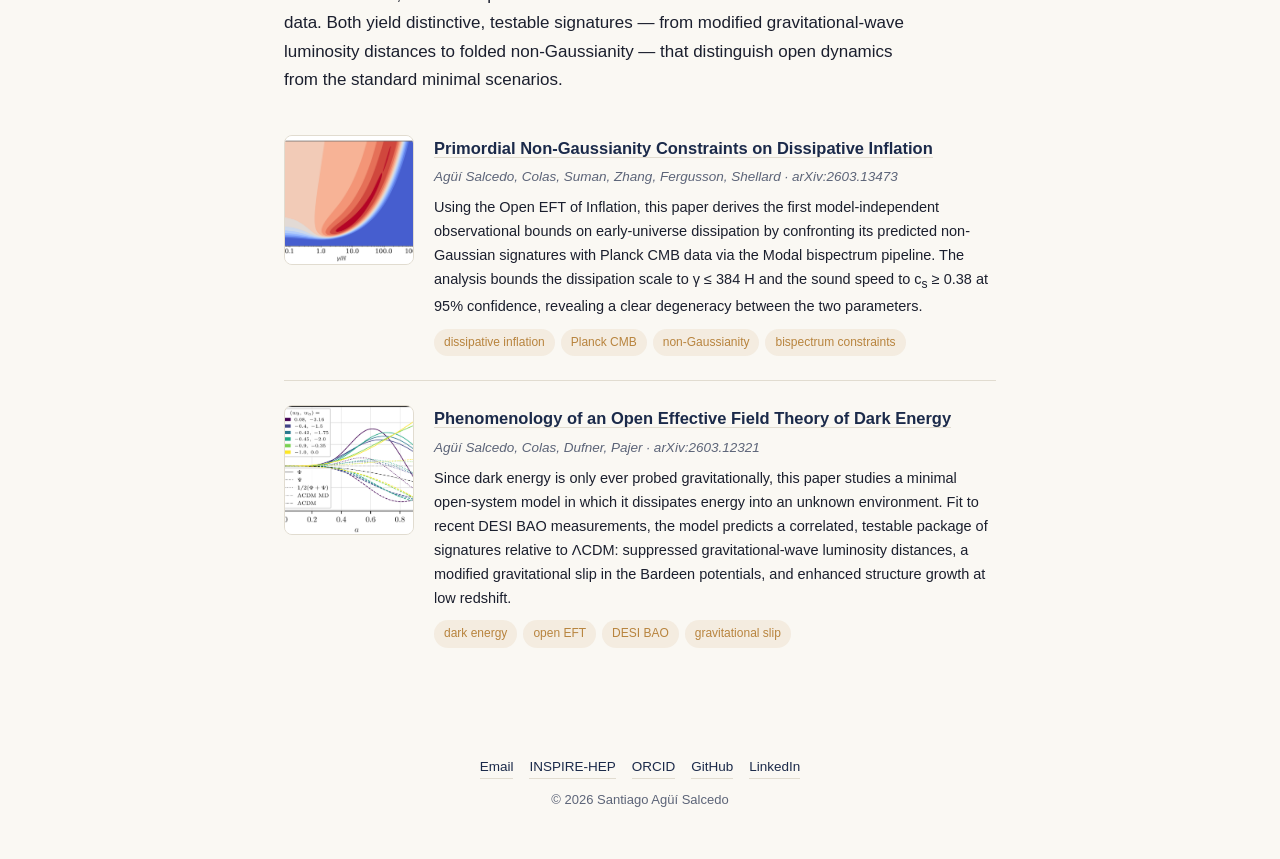
==== commit 949e613b: "Revise paper cards and update content in research.html Updated multiple paper cards with new content" ====
--- a/research.html
+++ b/research.html
@@ -92,7 +92,22 @@
     </p>
 
     <div class="paper-card">
-      <img class="paper-thumb" src="figs/fig-cosmological-tree-theorem.png" alt="Diagram with momenta k1, k2, q1, q2 illustrating a loop diagram">
+      <img class="paper-thumb" src="fig-analytic-wavefunction.png" alt="Plot of the wavefunction's analytic structure in the complex energy plane">
+      <div class="paper-body">
+        <h4><a href="https://arxiv.org/abs/2212.08009">The Analytic Wavefunction</a></h4>
+        <p class="venue">Agüí Salcedo, Lee, Melville, Pajer &middot; JHEP 06 (2023) 020 &middot; arXiv:2212.08009</p>
+        <p class="summary">This paper studies the analytic structure of wavefunction coefficients in Minkowski spacetime as a function of their kinematics, showing they are analytic everywhere in the complex energy plane except for singularities on the negative real axis, fixed to all loop orders by energy conservation. This structure yields new UV/IR sum rules — including ones sensitive to total-derivative interactions that flat-space scattering amplitudes cannot see.</p>
+        <ul class="keywords">
+          <li>wavefunction</li>
+          <li>analytic structure</li>
+          <li>sum rules</li>
+          <li>Landau analysis</li>
+        </ul>
+      </div>
+    </div>
+    
+    <div class="paper-card">
+      <img class="paper-thumb" src="fig-cosmological-tree-theorem.png" alt="Diagram with momenta k1, k2, q1, q2 illustrating a loop diagram">
       <div class="paper-body">
         <h4><a href="https://arxiv.org/abs/2308.00680">The Cosmological Tree Theorem</a></h4>
         <p class="venue">Agüí Salcedo, Melville &middot; JHEP 12 (2023) 076 &middot; arXiv:2308.00680</p>
@@ -106,20 +121,6 @@
       </div>
     </div>
 
-    <div class="paper-card">
-      <img class="paper-thumb" src="figs/fig-analytic-wavefunction.png" alt="Plot of the wavefunction's analytic structure in the complex energy plane">
-      <div class="paper-body">
-        <h4><a href="https://arxiv.org/abs/2212.08009">The Analytic Wavefunction</a></h4>
-        <p class="venue">Agüí Salcedo, Lee, Melville, Pajer &middot; JHEP 06 (2023) 020 &middot; arXiv:2212.08009</p>
-        <p class="summary">This paper studies the analytic structure of wavefunction coefficients in Minkowski spacetime as a function of their kinematics, showing they are analytic everywhere in the complex energy plane except for singularities on the negative real axis, fixed to all loop orders by energy conservation. This structure yields new UV/IR sum rules — including ones sensitive to total-derivative interactions that flat-space scattering amplitudes cannot see.</p>
-        <ul class="keywords">
-          <li>wavefunction</li>
-          <li>analytic structure</li>
-          <li>sum rules</li>
-          <li>Landau analysis</li>
-        </ul>
-      </div>
-    </div>
   </section>
 
   <!-- ============================================================ -->
@@ -137,7 +138,37 @@
     </p>
 
     <div class="paper-card">
-      <img class="paper-thumb" src="figs/fig-open-gravity.png" alt="Comparison of open-system diagrammatics across particle physics, cosmology, and condensed matter">
+      <img class="paper-thumb" src="fig-open-eftoi.png" alt="3D plot of a bispectrum shape function S(x2, x3)">
+      <div class="paper-body">
+        <h4><a href="https://arxiv.org/abs/2404.15416">The Open Effective Field Theory of Inflation</a></h4>
+        <p class="venue">Agüí Salcedo, Colas, Pajer &middot; JHEP 10 (2024) 248 &middot; arXiv:2404.15416</p>
+        <p class="summary">Since we have no direct information about the environment experienced by primordial perturbations, this paper develops an open effective field theory for the inflationary Goldstone boson, allowing for dissipative, non-unitary evolution organized as a derivative expansion. Its smoking-gun signature is an enhanced but finite bispectrum near the folded configuration — a distinctive shape that standard, unitary inflation cannot produce.</p>
+        <ul class="keywords">
+          <li>open EFT</li>
+          <li>inflation</li>
+          <li>dissipation</li>
+          <li>non-Gaussianity</li>
+        </ul>
+      </div>
+    </div>
+
+    <div class="paper-card">
+      <img class="paper-thumb" src="fig-open-em.png" alt="Schwinger-Keldysh contour diagram with forward and backward time branches">
+      <div class="paper-body">
+        <h4><a href="https://arxiv.org/abs/2412.12299">An Open Effective Field Theory for Light in a Medium</a></h4>
+        <p class="venue">Agüí Salcedo, Colas, Pajer &middot; JHEP 03 (2025) 138 &middot; arXiv:2412.12299</p>
+        <p class="summary">As a step toward open quantum gravity, this paper builds the most general open effective field theory for electromagnetism interacting with an unknown medium, working within the Schwinger-Keldysh formalism. It shows that gauge invariance survives dissipation, but in a deformed form, and that this in turn imposes non-trivial, previously unrecognized constraints on the theory's noise fluctuations.</p>
+        <ul class="keywords">
+          <li>gauge theory</li>
+          <li>dissipation</li>
+          <li>electromagnetism</li>
+          <li>Schwinger-Keldysh</li>
+        </ul>
+      </div>
+    </div>
+
+    <div class="paper-card">
+      <img class="paper-thumb" src="fig-open-gravity.png" alt="Comparison of open-system diagrammatics across particle physics, cosmology, and condensed matter">
       <div class="paper-body">
         <h4><a href="https://arxiv.org/abs/2507.03103">An Open System Approach to Gravity</a></h4>
         <p class="venue">Agüí Salcedo, Colas, Dufner, Pajer &middot; JHEP 02 (2026) 241 &middot; arXiv:2507.03103</p>
@@ -150,36 +181,7 @@
         </ul>
       </div>
     </div>
-
-    <div class="paper-card">
-      <img class="paper-thumb" src="figs/fig-open-em.png" alt="Schwinger-Keldysh contour diagram with forward and backward time branches">
-      <div class="paper-body">
-        <h4><a href="https://arxiv.org/abs/2412.12299">An Open Effective Field Theory for Light in a Medium</a></h4>
-        <p class="venue">Agüí Salcedo, Colas, Pajer &middot; JHEP 03 (2025) 138 &middot; arXiv:2412.12299</p>
-        <p class="summary">As a step toward open quantum gravity, this paper builds the most general open effective field theory for electromagnetism interacting with an unknown medium, working within the Schwinger-Keldysh formalism. It shows that gauge invariance survives dissipation, but in a deformed form, and that this in turn imposes non-trivial, previously unrecognized constraints on the theory's noise fluctuations.</p>
-        <ul class="keywords">
-          <li>gauge theory</li>
-          <li>dissipation</li>
-          <li>electromagnetism</li>
-          <li>Schwinger-Keldysh</li>
-        </ul>
-      </div>
-    </div>
-
-    <div class="paper-card">
-      <img class="paper-thumb" src="figs/fig-open-eftoi.png" alt="3D plot of a bispectrum shape function S(x2, x3)">
-      <div class="paper-body">
-        <h4><a href="https://arxiv.org/abs/2404.15416">The Open Effective Field Theory of Inflation</a></h4>
-        <p class="venue">Agüí Salcedo, Colas, Pajer &middot; JHEP 10 (2024) 248 &middot; arXiv:2404.15416</p>
-        <p class="summary">Since we have no direct information about the environment experienced by primordial perturbations, this paper develops an open effective field theory for the inflationary Goldstone boson, allowing for dissipative, non-unitary evolution organized as a derivative expansion. Its smoking-gun signature is an enhanced but finite bispectrum near the folded configuration — a distinctive shape that standard, unitary inflation cannot produce.</p>
-        <ul class="keywords">
-          <li>open EFT</li>
-          <li>inflation</li>
-          <li>dissipation</li>
-          <li>non-Gaussianity</li>
-        </ul>
-      </div>
-    </div>
+    
   </section>
 
   <!-- ============================================================ -->
@@ -196,7 +198,7 @@
     </p>
 
     <div class="paper-card">
-      <img class="paper-thumb" src="figs/fig-open-pngs.png" alt="Contour plot of likelihood as a function of dissipation scale and sound speed">
+      <img class="paper-thumb" src="fig-open-pngs.png" alt="Contour plot of likelihood as a function of dissipation scale and sound speed">
       <div class="paper-body">
         <h4><a href="https://arxiv.org/abs/2603.13473">Primordial Non-Gaussianity Constraints on Dissipative Inflation</a></h4>
         <p class="venue">Agüí Salcedo, Colas, Suman, Zhang, Fergusson, Shellard &middot; arXiv:2603.13473</p>
@@ -211,7 +213,7 @@
     </div>
 
     <div class="paper-card">
-      <img class="paper-thumb" src="figs/fig-open-de.png" alt="Plot of the gravitational slip versus scale factor for different dark energy models">
+      <img class="paper-thumb" src="fig-open-de.png" alt="Plot of the gravitational slip versus scale factor for different dark energy models">
       <div class="paper-body">
         <h4><a href="https://arxiv.org/abs/2603.12321">Phenomenology of an Open Effective Field Theory of Dark Energy</a></h4>
         <p class="venue">Agüí Salcedo, Colas, Dufner, Pajer &middot; arXiv:2603.12321</p>
